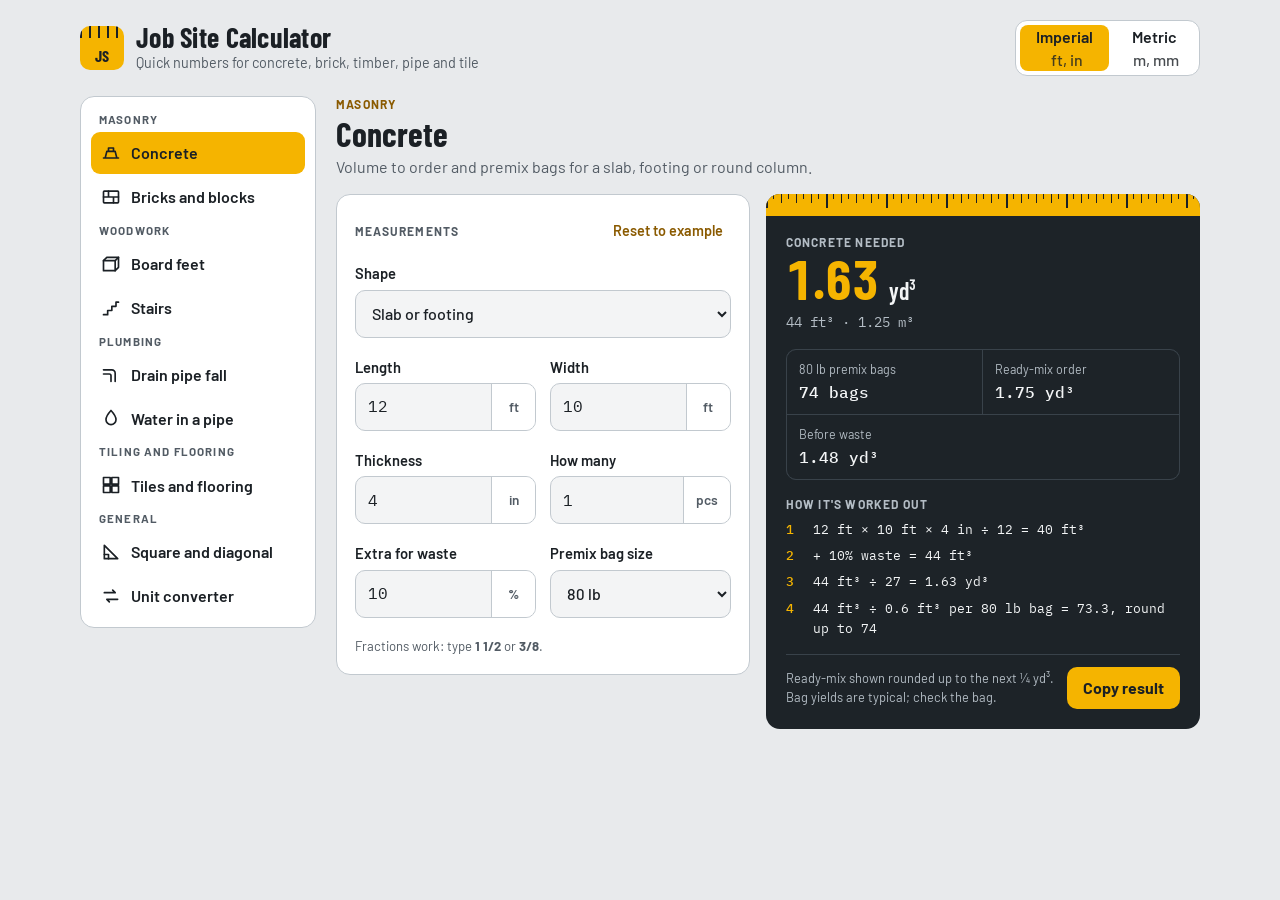
==== job-site/index.html @ b4d125c0 "Add Job Site Calculator app Trade calculators (concrete, bricks, board feet, stairs, drain fall, pip" ====
<!doctype html>
<html lang="en">
<head>
<meta charset="utf-8">
<meta name="viewport" content="width=device-width, initial-scale=1, viewport-fit=cover">
<title>Job Site Calculator</title>
<meta name="claude:viewport-fit-sides" content="cover">
<meta name="description" content="Trade calculators for concrete, bricks, lumber, stairs, drain fall, pipe volume, tiles, squaring and unit conversion. Works offline.">
<meta name="theme-color" content="#e8eaec" media="(prefers-color-scheme: light)">
<meta name="theme-color" content="#121417" media="(prefers-color-scheme: dark)">
<meta name="mobile-web-app-capable" content="yes">
<meta name="apple-mobile-web-app-capable" content="yes">
<meta name="apple-mobile-web-app-status-bar-style" content="default">
<meta name="apple-mobile-web-app-title" content="Job Site">
<link rel="manifest" href="manifest.webmanifest">
<link rel="icon" href="icons/icon.svg" type="image/svg+xml">
<link rel="apple-touch-icon" href="icons/icon-192.png">
<link rel="preconnect" href="https://fonts.googleapis.com">
<link rel="preconnect" href="https://fonts.gstatic.com" crossorigin>
<link rel="stylesheet" href="https://fonts.googleapis.com/css2?family=Barlow:wght@400;600;700&family=Barlow+Condensed:wght@600;700&family=IBM+Plex+Mono:wght@400;500&display=swap">
<link rel="stylesheet" href="styles.css">
<script src="app.js" defer></script>
</head>
<body>
<div class="app">
  <header class="top">
    <div class="brand">
      <div class="brand-mark" aria-hidden="true">JS</div>
      <div>
        <h1>Job Site Calculator</h1>
        <p>Quick numbers for concrete, brick, timber, pipe and tile</p>
      </div>
    </div>
    <div class="top-actions">
      <button type="button" class="install-btn" id="installBtn" hidden>
        <svg viewBox="0 0 24 24" fill="none" stroke="currentColor" stroke-width="2.2" stroke-linecap="round" stroke-linejoin="round" aria-hidden="true"><path d="M12 3v12M7 10l5 5 5-5M5 21h14"/></svg>
        Install app
      </button>
      <fieldset class="units">
        <legend class="sr-only">Units</legend>
        <div class="seg">
          <input type="radio" name="system" id="sysImperial" value="imperial"><label for="sysImperial">Imperial <span class="seg-sub">ft, in</span></label>
          <input type="radio" name="system" id="sysMetric" value="metric"><label for="sysMetric">Metric <span class="seg-sub">m, mm</span></label>
        </div>
      </fieldset>
    </div>
  </header>

  <div class="layout">
    <nav class="tools" aria-label="Calculators">
      <div class="tool-scroll" id="toolScroll"><div class="group-list" id="toolNav"></div></div>
    </nav>

    <main class="sheet" id="sheet">
      <div class="sheet-head">
        <div class="trade" id="toolTrade"></div>
        <h2 id="toolName"></h2>
        <p id="toolDesc"></p>
      </div>
      <div class="work">
        <form class="inputs" id="inputs" novalidate>
          <div class="inputs-head">
            <h3>Measurements</h3>
            <button type="button" class="text-btn" id="resetTool">Reset to example</button>
          </div>
          <div class="fields" id="fields"></div>
          <p class="tip">Fractions work: type <strong>1 1/2</strong> or <strong>3/8</strong>.</p>
        </form>
        <section class="result" aria-labelledby="resultHeading">
          <div class="tape" aria-hidden="true"></div>
          <div class="result-body" id="resultBody"></div>
        </section>
      </div>
      <p class="sr-only" id="srStatus" role="status" aria-live="polite" aria-atomic="true"></p>
    </main>
  </div>
  <p class="offline-note" id="offlineNote" role="status" hidden>You're offline. Everything still works.</p>
</div>
</body>
</html>
---- job-site/styles.css ----
/* Layout: tool list (sidebar on wide screens, scrolling strip on phones) beside a worksheet:
   inputs on one side, a tape-measure result panel with the working shown on the other. */
:root {
  --bg: #e8eaec;
  --surface: #ffffff;
  --sunk: #f3f4f5;
  --ink: #1b2025;
  --muted: #525b64;
  --line: #c2c9cf;
  --hi: #f5b400;          /* hi-vis yellow, used as a fill */
  --on-hi: #1b2025;
  --accent: #8a5a00;      /* yellow's text-safe partner on light surfaces */
  --panel: #1d2328;
  --on-panel: #f3f5f6;
  --panel-muted: #b4bdc5;
  --panel-line: #39424a;
  --good: #1f6b3a;
  --warn: #9a3b12;
  --panel-good: #7fd99c;
  --panel-warn: #ffab80;
  --font-ui: "Barlow", system-ui, -apple-system, "Segoe UI", sans-serif;
  --font-display: "Barlow Condensed", "Arial Narrow", system-ui, sans-serif;
  --font-mono: "IBM Plex Mono", ui-monospace, Menlo, Consolas, monospace;
  padding-top: env(safe-area-inset-top, 0px);
  padding-bottom: env(safe-area-inset-bottom, 0px);
}
@media (prefers-color-scheme: dark) {
  :root:not([data-theme="light"]) {
    --bg: #121417; --surface: #1b1f23; --sunk: #16191c; --ink: #edf0f2; --muted: #a2abb4; --line: #353c43;
    --hi: #ffc21a; --on-hi: #15181b; --accent: #ffc21a;
    --panel: #252b31; --on-panel: #edf0f2; --panel-muted: #a9b2bb; --panel-line: #3b434b;
    --good: #6fd08f; --warn: #ff9e6e; --panel-good: #7fd99c; --panel-warn: #ffab80;
    color-scheme: dark;
  }
}
:root[data-theme="dark"] {
  --bg: #121417; --surface: #1b1f23; --sunk: #16191c; --ink: #edf0f2; --muted: #a2abb4; --line: #353c43;
  --hi: #ffc21a; --on-hi: #15181b; --accent: #ffc21a;
  --panel: #252b31; --on-panel: #edf0f2; --panel-muted: #a9b2bb; --panel-line: #3b434b;
  --good: #6fd08f; --warn: #ff9e6e; --panel-good: #7fd99c; --panel-warn: #ffab80;
  color-scheme: dark;
}

*, *::before, *::after { box-sizing: border-box; }
[hidden] { display: none !important; }
html { -webkit-text-size-adjust: 100%; text-size-adjust: 100%; }
body {
  margin: 0;
  background: var(--bg);
  color: var(--ink);
  font-family: var(--font-ui);
  font-size: 1rem;
  line-height: 1.45;
  padding-block: 20px 40px;
  padding-left: max(16px, env(safe-area-inset-left, 0px));
  padding-right: max(16px, env(safe-area-inset-right, 0px));
}
.sr-only {
  position: absolute !important; width: 1px; height: 1px; padding: 0; margin: -1px;
  overflow: hidden; clip: rect(0 0 0 0); white-space: nowrap; border: 0;
}
button, input, select { font: inherit; color: inherit; }
button, label, select { -webkit-tap-highlight-color: transparent; touch-action: manipulation; }
:focus-visible { outline: 3px solid var(--accent); outline-offset: 2px; }

.app { max-width: 1120px; margin: 0 auto; display: flex; flex-direction: column; gap: 20px; }

/* ---------- header ---------- */
.top { display: flex; flex-wrap: wrap; align-items: center; justify-content: space-between; gap: 12px 20px; }
.brand { display: flex; align-items: center; gap: 12px; }
.brand-mark {
  width: 44px; height: 44px; border-radius: 10px; flex: none;
  background: var(--hi);
  background-image: repeating-linear-gradient(90deg, var(--on-hi) 0 2px, transparent 2px 9px);
  background-size: 100% 12px; background-repeat: no-repeat;
  display: grid; place-items: end center; padding-bottom: 6px;
  font-family: var(--font-display); font-weight: 700; color: var(--on-hi); font-size: 1rem; line-height: 1;
}
.brand h1 { margin: 0; font-family: var(--font-display); font-weight: 700; font-size: 1.75rem; letter-spacing: .01em; line-height: 1.1; text-wrap: balance; }
.brand p { margin: 0; color: var(--muted); font-size: .9rem; }

.top-actions { display: flex; align-items: center; gap: 10px; flex-wrap: wrap; }
.install-btn {
  display: inline-flex; align-items: center; gap: 6px; min-height: 48px; padding: 0 14px;
  border: 1px solid var(--line); border-radius: 12px; background: var(--surface); font-weight: 700; cursor: pointer;
}
.install-btn svg { width: 18px; height: 18px; }
.units { border: 0; margin: 0; padding: 0; }
.seg { display: inline-grid; grid-auto-flow: column; gap: 4px; padding: 4px; background: var(--surface); border: 1px solid var(--line); border-radius: 12px; }
.seg input { position: absolute; opacity: 0; pointer-events: none; }
.seg label { min-height: 40px; padding: 0 16px; display: grid; place-items: center; border-radius: 8px; font-weight: 600; cursor: pointer; }
.seg-sub { font-weight: 500; opacity: .8; margin-left: 4px; }
.seg input:checked + label { background: var(--hi); color: var(--on-hi); }
.seg input:focus-visible + label { outline: 3px solid var(--accent); outline-offset: 2px; }

/* ---------- layout ---------- */
.layout { display: grid; grid-template-columns: 236px minmax(0, 1fr); gap: 20px; align-items: start; }

.tools { background: var(--surface); border: 1px solid var(--line); border-radius: 14px; padding: 10px; position: sticky; top: calc(env(safe-area-inset-top, 0px) + 12px);
  max-height: calc(100vh - env(safe-area-inset-top, 0px) - env(safe-area-inset-bottom, 0px) - 24px); overflow-y: auto; overscroll-behavior: contain; }
.tools h2 { margin: 10px 8px 4px; font-size: .72rem; font-weight: 700; letter-spacing: .1em; text-transform: uppercase; color: var(--muted); }
.tools h2:first-child { margin-top: 4px; }
.tools ul { list-style: none; margin: 0; padding: 0; display: grid; gap: 2px; }
.tool-btn {
  width: 100%; text-align: left; display: flex; align-items: center; gap: 10px;
  min-height: 42px; padding: 6px 10px; border: 0; border-radius: 9px; background: none; cursor: pointer; font-weight: 600;
}
.tool-btn:hover { background: var(--sunk); }
.tool-btn[aria-current="page"] { background: var(--hi); color: var(--on-hi); }
.tool-btn svg { width: 20px; height: 20px; flex: none; }

/* ---------- worksheet ---------- */
.sheet { display: flex; flex-direction: column; gap: 16px; min-width: 0; }
.sheet-head .trade { font-size: .75rem; font-weight: 700; letter-spacing: .1em; text-transform: uppercase; color: var(--accent); }
.sheet-head h2 { margin: 2px 0 4px; font-family: var(--font-display); font-weight: 700; font-size: 2.1rem; line-height: 1.05; text-wrap: balance; }
.sheet-head p { margin: 0; color: var(--muted); max-width: 62ch; }

.work { display: grid; grid-template-columns: minmax(0, 1fr) minmax(0, 1.05fr); gap: 16px; align-items: start; }

.inputs { background: var(--surface); border: 1px solid var(--line); border-radius: 14px; padding: 18px; display: grid; gap: 14px; }
.inputs-head { display: flex; justify-content: space-between; align-items: center; gap: 8px; }
.inputs-head h3 { margin: 0; font-size: .75rem; font-weight: 700; letter-spacing: .1em; text-transform: uppercase; color: var(--muted); }
.text-btn { background: none; border: 0; padding: 6px 8px; min-height: 36px; border-radius: 8px; color: var(--accent); font-weight: 600; cursor: pointer; font-size: .9rem; }
.text-btn:hover { background: var(--sunk); }

.fields { display: grid; grid-template-columns: repeat(2, minmax(0, 1fr)); gap: 14px; }
.field { display: flex; flex-direction: column; gap: 5px; min-width: 0; }
.field.wide { grid-column: 1 / -1; }
.field label { font-weight: 600; font-size: .92rem; }
.control { display: flex; align-items: stretch; border: 1px solid var(--line); border-radius: 10px; background: var(--sunk); overflow: hidden; }
.control:focus-within { border-color: var(--accent); box-shadow: 0 0 0 2px var(--accent); }
.control input, .control select {
  flex: 1; min-width: 0; border: 0; background: transparent; padding: 10px 12px; min-height: 46px;
  font-family: var(--font-mono); font-size: 1rem; font-variant-numeric: tabular-nums;
}
.control select { font-family: var(--font-ui); font-weight: 500; cursor: pointer; }
.control input:focus, .control select:focus { outline: none; }
.control .unit {
  display: grid; place-items: center; padding: 0 12px; min-width: 3.2em;
  border-left: 1px solid var(--line); color: var(--muted); font-size: .85rem; font-weight: 600; background: var(--surface);
}
.field .help { font-size: .8rem; color: var(--muted); }
.field .err { font-size: .8rem; color: var(--warn); font-weight: 600; }
.field.invalid .control { border-color: var(--warn); box-shadow: 0 0 0 1px var(--warn); }
.tip { margin: 0; font-size: .82rem; color: var(--muted); }

/* tape-measure result panel */
.result {
  background: var(--panel); color: var(--on-panel); border-radius: 14px; overflow: hidden;
  display: flex; flex-direction: column;
}
.tape {
  height: 22px; background-color: var(--hi);
  background-image:
    repeating-linear-gradient(90deg, var(--on-hi) 0 2px, transparent 2px 60px),
    repeating-linear-gradient(90deg, var(--on-hi) 0 1px, transparent 1px 15px),
    repeating-linear-gradient(90deg, var(--on-hi) 0 1px, transparent 1px 7.5px);
  background-size: 100% 14px, 100% 9px, 100% 5px;
  background-repeat: no-repeat;
}
.result-body { padding: 18px 20px 20px; display: flex; flex-direction: column; gap: 16px; }
.primary-label { font-size: .75rem; font-weight: 700; letter-spacing: .1em; text-transform: uppercase; color: var(--panel-muted); }
.primary { display: flex; align-items: baseline; flex-wrap: wrap; gap: 4px 10px; }
.primary .num { font-family: var(--font-display); font-weight: 700; font-size: 3.4rem; line-height: 1; color: var(--hi); font-variant-numeric: tabular-nums; overflow-wrap: anywhere; }
.primary .u { font-family: var(--font-display); font-weight: 600; font-size: 1.5rem; color: var(--on-panel); }
.primary-alt { color: var(--panel-muted); font-family: var(--font-mono); font-size: .9rem; margin-top: 4px; }
.empty-msg { color: var(--panel-muted); margin: 0; }

.facts { display: grid; grid-template-columns: repeat(auto-fit, minmax(150px, 1fr)); gap: 1px; background: var(--panel-line); border: 1px solid var(--panel-line); border-radius: 10px; overflow: hidden; margin: 0; }
.facts div { background: var(--panel); padding: 10px 12px; min-width: 0; }
.facts div:last-child:nth-child(odd) { grid-column: 1 / -1; }
.facts dt { font-size: .78rem; color: var(--panel-muted); }
.facts dd { margin: 2px 0 0; font-family: var(--font-mono); font-size: 1.02rem; font-weight: 500; overflow-wrap: anywhere; font-variant-numeric: tabular-nums; }

.checks { list-style: none; margin: 0; padding: 0; display: grid; gap: 6px; }
.checks li { display: flex; gap: 8px; align-items: flex-start; font-size: .9rem; }
.pill { flex: none; font-size: .7rem; font-weight: 700; letter-spacing: .06em; text-transform: uppercase; padding: 2px 8px; border-radius: 999px; border: 1px solid currentColor; margin-top: 1px; }
.pill.ok { color: var(--panel-good); }
.pill.check { color: var(--panel-warn); }

.steps h3 { margin: 0 0 6px; font-size: .75rem; font-weight: 700; letter-spacing: .1em; text-transform: uppercase; color: var(--panel-muted); }
.steps ol { margin: 0; padding: 0; list-style: none; counter-reset: s; display: grid; gap: 6px; }
.steps li { counter-increment: s; display: grid; grid-template-columns: 1.6em minmax(0, 1fr); gap: 6px; font-family: var(--font-mono); font-size: .84rem; line-height: 1.5; overflow-wrap: anywhere; }
.steps li::before { content: counter(s); color: var(--hi); font-weight: 500; }
.result-foot { display: flex; justify-content: space-between; align-items: center; gap: 10px; flex-wrap: wrap; border-top: 1px solid var(--panel-line); padding-top: 12px; }
.note { margin: 0; font-size: .8rem; color: var(--panel-muted); flex: 1 1 200px; }
.copy-btn { background: var(--hi); color: var(--on-hi); border: 0; border-radius: 10px; min-height: 42px; padding: 0 16px; font-weight: 700; cursor: pointer; }
.copy-btn:focus-visible { outline-color: var(--hi); }

/* ---------- offline note ---------- */
.offline-note {
  position: fixed; left: 50%; transform: translateX(-50%); z-index: 20;
  bottom: calc(env(safe-area-inset-bottom, 0px) + 16px); margin: 0;
  background: var(--panel); color: var(--on-panel); padding: 10px 16px; border-radius: 999px; font-weight: 600; font-size: .9rem;
  max-width: calc(100% - 32px); text-align: center; box-shadow: 0 8px 24px rgba(0, 0, 0, .25);
}

/* ---------- responsive ---------- */
/* big screens: more room, result panel stays in view while you type */
@media (min-width: 1400px) {
  .app { max-width: 1280px; }
  .layout { grid-template-columns: 260px minmax(0, 1fr); }
}
@media (min-width: 981px) {
  .result { position: sticky; top: calc(env(safe-area-inset-top, 0px) + 12px); }
}
/* small laptops and tablets: inputs above the result */
@media (max-width: 980px) {
  .work { grid-template-columns: minmax(0, 1fr); }
}
/* phones (and landscape phones) and narrow tablets: tool list becomes a sticky, swipeable strip */
@media (max-width: 760px), (orientation: landscape) and (max-height: 500px) {
  body { padding-block: 12px 32px; }
  .app { gap: 14px; }
  .layout { grid-template-columns: minmax(0, 1fr); gap: 14px; }
  .tools {
    position: sticky; top: env(safe-area-inset-top, 0px); z-index: 10; max-height: none; overflow: visible;
    padding: 8px 0; margin: 0 calc(-1 * max(16px, env(safe-area-inset-left, 0px))) 0 calc(-1 * max(16px, env(safe-area-inset-right, 0px)));
    background: var(--bg); border: 0; border-radius: 0; border-bottom: 1px solid var(--line);
  }
  body::before { content: ""; position: fixed; inset: 0 0 auto; height: env(safe-area-inset-top, 0px); z-index: 11; background: var(--bg); }
  .tools h2 { display: none; }
  .tool-scroll {
    overflow-x: auto; scrollbar-width: none; scroll-snap-type: x proximity; scroll-padding-inline: 16px;
    padding-left: max(16px, env(safe-area-inset-left, 0px)); padding-right: max(16px, env(safe-area-inset-right, 0px));
    -webkit-mask-image: linear-gradient(90deg, transparent 0, #000 16px, #000 calc(100% - 24px), transparent);
            mask-image: linear-gradient(90deg, transparent 0, #000 16px, #000 calc(100% - 24px), transparent);
  }
  .tool-scroll::-webkit-scrollbar { display: none; }
  .tools .group-list { display: flex; gap: 6px; width: max-content; }
  .tools ul { display: flex; gap: 6px; }
  .tool-btn { white-space: nowrap; border: 1px solid var(--line); background: var(--surface); width: auto; padding: 6px 14px; min-height: 44px; scroll-snap-align: start; }
  .sheet { scroll-margin-top: 72px; }
  .sheet-head h2 { font-size: 1.8rem; }
  .primary .num { font-size: 2.8rem; }
}
@media (max-width: 520px) {
  .top { gap: 10px; }
  .top-actions, .units, .seg { width: 100%; }
  .seg { grid-template-columns: 1fr 1fr; }
  .install-btn { width: 100%; justify-content: center; }
}
@media (max-width: 420px) {
  .fields { grid-template-columns: minmax(0, 1fr); }
  .inputs, .result-body { padding: 14px; }
  .brand h1 { font-size: 1.5rem; }
}
@media (max-width: 340px) {
  .brand p, .seg-sub { display: none; }
  .primary .num { font-size: 2.3rem; }
}
/* short landscape phones: compact header so the worksheet starts sooner */
@media (orientation: landscape) and (max-height: 500px) {
  body { padding-block: 10px 24px; }
  .brand p { display: none; }
  .brand-mark { width: 36px; height: 36px; }
  .sheet-head p { display: none; }
}
@media (prefers-reduced-motion: no-preference) {
  .primary .num { transition: color .2s; }
  .tool-scroll { scroll-behavior: smooth; }
}
@media (forced-colors: active) {
  .tool-btn[aria-current="page"], .seg input:checked + label { outline: 2px solid Highlight; }
  .tape { forced-color-adjust: none; }
}
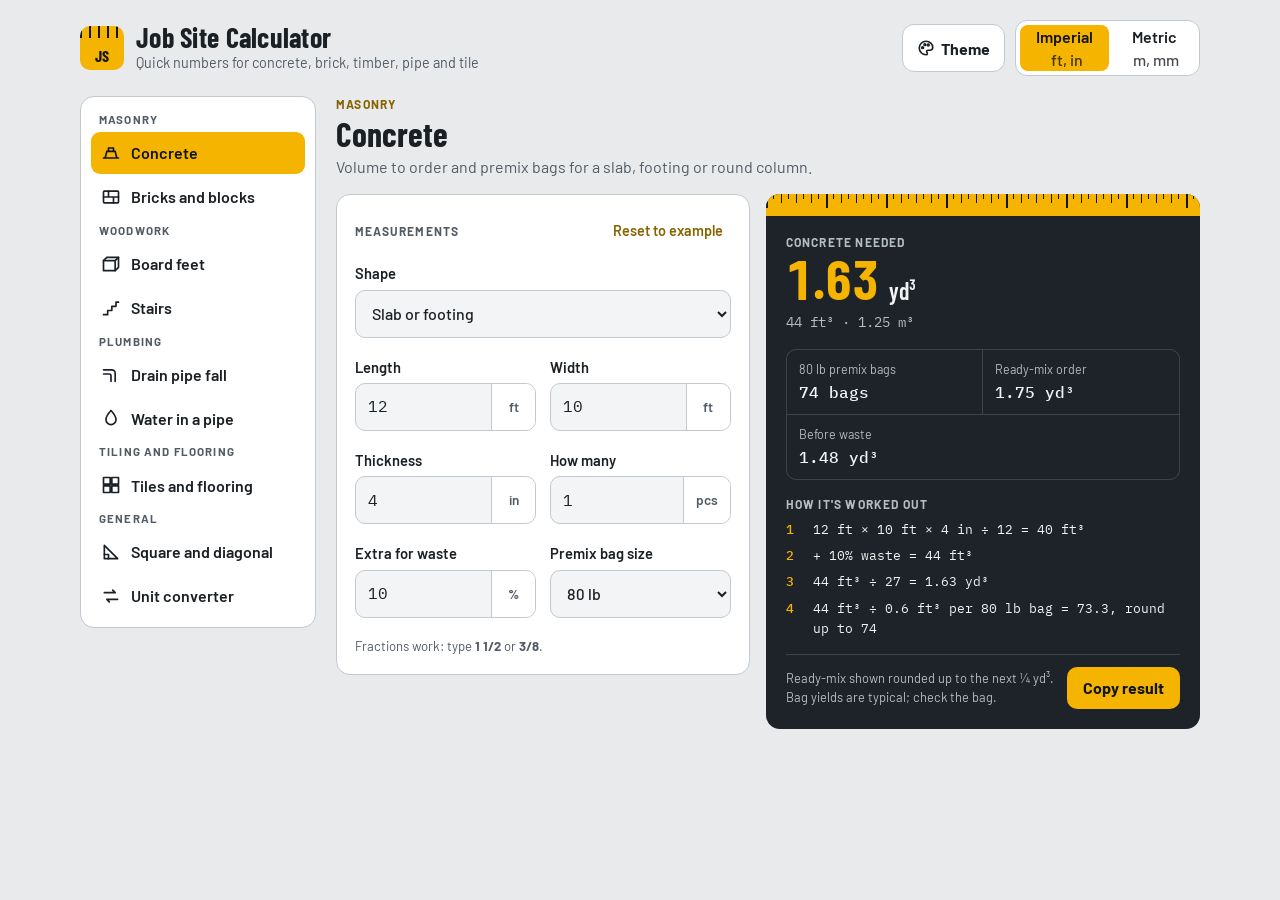
==== commit 1867dbfd: "Add shared theme and storage modules; theme the Job Site Calculator - shared/storage.js: one easyAba" ====
--- a/job-site/index.html
+++ b/job-site/index.html
@@ -6,8 +6,7 @@
 <title>Job Site Calculator</title>
 <meta name="claude:viewport-fit-sides" content="cover">
 <meta name="description" content="Trade calculators for concrete, bricks, lumber, stairs, drain fall, pipe volume, tiles, squaring and unit conversion. Works offline.">
-<meta name="theme-color" content="#e8eaec" media="(prefers-color-scheme: light)">
-<meta name="theme-color" content="#121417" media="(prefers-color-scheme: dark)">
+<meta name="theme-color" content="#e8eaec">
 <meta name="mobile-web-app-capable" content="yes">
 <meta name="apple-mobile-web-app-capable" content="yes">
 <meta name="apple-mobile-web-app-status-bar-style" content="default">
@@ -18,7 +17,11 @@
 <link rel="preconnect" href="https://fonts.googleapis.com">
 <link rel="preconnect" href="https://fonts.gstatic.com" crossorigin>
 <link rel="stylesheet" href="https://fonts.googleapis.com/css2?family=Barlow:wght@400;600;700&family=Barlow+Condensed:wght@600;700&family=IBM+Plex+Mono:wght@400;500&display=swap">
+<link rel="stylesheet" href="../shared/theme.css">
 <link rel="stylesheet" href="styles.css">
+<script src="../shared/storage.js"></script>
+<script src="../shared/theme.js"></script>
+<script src="theme-config.js"></script>
 <script src="app.js" defer></script>
 </head>
 <body>
@@ -36,6 +39,10 @@
         <svg viewBox="0 0 24 24" fill="none" stroke="currentColor" stroke-width="2.2" stroke-linecap="round" stroke-linejoin="round" aria-hidden="true"><path d="M12 3v12M7 10l5 5 5-5M5 21h14"/></svg>
         Install app
       </button>
+      <button type="button" class="install-btn" id="openSettings" aria-haspopup="dialog">
+        <svg viewBox="0 0 24 24" fill="none" stroke="currentColor" stroke-width="2.2" stroke-linecap="round" stroke-linejoin="round" aria-hidden="true"><path d="M12 3a9 9 0 1 0 0 18c1.1 0 1.8-.8 1.8-1.8 0-.5-.2-.9-.5-1.2-.3-.3-.5-.7-.5-1.2 0-1 .8-1.8 1.8-1.8H17a4 4 0 0 0 4-4c0-4.4-4-8-9-8z"/><circle cx="7.5" cy="11.5" r="1.2"/><circle cx="10.5" cy="7.5" r="1.2"/><circle cx="15" cy="8" r="1.2"/></svg>
+        Theme
+      </button>
       <fieldset class="units">
         <legend class="sr-only">Units</legend>
         <div class="seg">
@@ -45,6 +52,11 @@
       </fieldset>
     </div>
   </header>
+
+  <div class="last-bar" id="lastBar" hidden>
+    <span class="last-label" id="lastLabel">Last calculation</span>
+    <button type="button" class="last-btn" id="lastBtn" aria-describedby="lastLabel"></button>
+  </div>
 
   <div class="layout">
     <nav class="tools" aria-label="Calculators">
@@ -75,6 +87,32 @@
     </main>
   </div>
   <p class="offline-note" id="offlineNote" role="status" hidden>You're offline. Everything still works.</p>
+
+  <dialog class="sheet-dialog" id="settingsDialog" aria-labelledby="settingsTitle">
+    <div class="dialog-head">
+      <div>
+        <h2 id="settingsTitle">Theme and settings</h2>
+        <p>Changes apply right away and save on this device.</p>
+      </div>
+      <button type="button" class="close-btn" id="closeSettings" aria-label="Close theme and settings">
+        <svg viewBox="0 0 24 24" fill="none" stroke="currentColor" stroke-width="2.6" stroke-linecap="round" aria-hidden="true"><path d="M6 6l12 12M18 6L6 18"/></svg>
+      </button>
+    </div>
+    <div class="dialog-body">
+      <div id="themePanel"></div>
+      <div class="t-field">
+        <h3 class="t-title">Saved on this device</h3>
+        <p class="t-note">Your units, the tool you were on, every tool's measurements and your last calculation.</p>
+        <button type="button" class="t-btn danger-outline" id="resetBtn">Restore default settings</button>
+        <div class="confirm" id="resetConfirm" hidden>
+          <p>Reset mode, accent, colors and units to the defaults?</p>
+          <label class="check-row" for="resetData"><input type="checkbox" id="resetData"> Also clear my measurements and last calculation</label>
+          <button type="button" class="t-btn danger" id="resetYes">Restore defaults</button>
+          <button type="button" class="t-btn" id="resetNo">Cancel</button>
+        </div>
+      </div>
+    </div>
+  </dialog>
 </div>
 </body>
 </html>
--- a/shared/theme.css
+++ b/shared/theme.css
@@ -0,0 +1,61 @@
+/* Easy Abacus: theme controls, shared by every app.
+   Colors come from the --t-* variables that shared/theme.js sets on :root. */
+.t-field { border: 0; margin: 0; padding: 14px 0; border-bottom: 1px solid var(--t-line); min-width: 0; color: var(--t-fg); }
+.t-field legend, .t-title {
+  padding: 0; margin: 0 0 8px; float: left; width: 100%;
+  font-size: .75rem; font-weight: 700; letter-spacing: .08em; text-transform: uppercase; color: var(--t-muted);
+}
+.t-field legend + *, .t-title + * { clear: both; }
+.t-note { margin: 6px 0 0; font-size: .8rem; line-height: 1.4; color: var(--t-muted); }
+
+.t-seg { display: grid; grid-template-columns: repeat(3, 1fr); gap: 4px; padding: 4px; border-radius: 12px; background: var(--t-raised-alt); }
+.t-seg input, .t-swatches input { position: absolute; opacity: 0; pointer-events: none; }
+.t-seg label { display: grid; place-items: center; min-height: 44px; border-radius: 9px; font-weight: 600; font-size: .9rem; cursor: pointer; color: var(--t-fg); }
+.t-seg input:checked + label { background: var(--t-accent); color: var(--t-on-accent); }
+
+.t-swatches { display: flex; flex-wrap: wrap; gap: 8px; }
+.t-swatches label {
+  display: inline-flex; align-items: center; gap: 8px; min-height: 44px; padding: 6px 14px 6px 8px;
+  border-radius: 999px; border: 1px solid var(--t-line); background: var(--t-raised); color: var(--t-fg);
+  font-size: .88rem; font-weight: 600; cursor: pointer;
+}
+.t-dot { width: 26px; height: 26px; border-radius: 50%; background: var(--t-sw); flex: none; display: grid; place-items: center; }
+.t-swatches input:checked + label { border-color: var(--t-accent-text); box-shadow: 0 0 0 2px var(--t-accent-text); }
+.t-swatches input:checked + label .t-dot::after { content: "✓"; color: var(--t-sw-fg); font-size: .85rem; font-weight: 800; }
+
+.t-seg input:focus-visible + label, .t-swatches input:focus-visible + label { outline: 3px solid var(--t-accent-text); outline-offset: 2px; }
+
+.t-color-row { display: flex; align-items: center; gap: 8px 10px; flex-wrap: wrap; min-height: 48px; }
+.t-color-row label { font-weight: 600; font-size: .9rem; min-width: 6.5em; }
+.t-color-row input[type="color"] {
+  width: 52px; height: 40px; padding: 2px; cursor: pointer;
+  border: 1px solid var(--t-line); border-radius: 8px; background: var(--t-raised);
+}
+.t-hex { font-family: ui-monospace, Menlo, Consolas, monospace; font-size: .85rem; color: var(--t-muted); min-width: 5.5em; }
+.t-state { font-size: .78rem; color: var(--t-muted); }
+.t-link {
+  font: inherit; font-size: .85rem; font-weight: 600; color: var(--t-accent-text);
+  background: none; border: 0; min-height: 44px; padding: 6px 8px; border-radius: 6px; cursor: pointer;
+}
+.t-link:disabled { opacity: .5; cursor: default; }
+
+.t-checks { list-style: none; margin: 0; padding: 0; display: grid; gap: 6px; }
+.t-checks li { display: flex; justify-content: space-between; align-items: center; gap: 8px; font-size: .88rem; }
+.t-ratio { font-family: ui-monospace, Menlo, Consolas, monospace; font-variant-numeric: tabular-nums; margin-right: 6px; }
+.t-badge { font-size: .72rem; font-weight: 700; letter-spacing: .04em; padding: 2px 8px; border-radius: 999px; border: 1px solid currentColor; white-space: nowrap; }
+.t-badge.pass { color: var(--t-accent-text); }
+.t-badge.fail { color: var(--t-danger); }
+.t-warn {
+  margin-top: 10px; padding: 10px 12px; border-radius: 10px; border: 1px solid var(--t-danger);
+  display: flex; flex-wrap: wrap; align-items: center; gap: 8px; font-size: .88rem; line-height: 1.4;
+}
+.t-btn {
+  font: inherit; font-size: .9rem; font-weight: 600; min-height: 44px; padding: 8px 16px; cursor: pointer;
+  border-radius: 12px; border: 1px solid var(--t-line); background: var(--t-raised); color: var(--t-fg);
+}
+.t-saved { margin: 10px 0 0; min-height: 1.2em; font-size: .8rem; color: var(--t-muted); }
+.t-field button:focus-visible, .t-field input[type="color"]:focus-visible { outline: 3px solid var(--t-accent-text); outline-offset: 2px; }
+[hidden] { display: none !important; }
+@media (forced-colors: active) {
+  .t-seg input:checked + label, .t-swatches input:checked + label { outline: 2px solid Highlight; }
+}
--- a/job-site/styles.css
+++ b/job-site/styles.css
@@ -18,6 +18,9 @@
   --warn: #9a3b12;
   --panel-good: #7fd99c;
   --panel-warn: #ffab80;
+  --panel-hi: #f5b400;
+  --raised: #ffffff;
+  --on-warn: #ffffff;
   --font-ui: "Barlow", system-ui, -apple-system, "Segoe UI", sans-serif;
   --font-display: "Barlow Condensed", "Arial Narrow", system-ui, sans-serif;
   --font-mono: "IBM Plex Mono", ui-monospace, Menlo, Consolas, monospace;
@@ -29,7 +32,7 @@
     --bg: #121417; --surface: #1b1f23; --sunk: #16191c; --ink: #edf0f2; --muted: #a2abb4; --line: #353c43;
     --hi: #ffc21a; --on-hi: #15181b; --accent: #ffc21a;
     --panel: #252b31; --on-panel: #edf0f2; --panel-muted: #a9b2bb; --panel-line: #3b434b;
-    --good: #6fd08f; --warn: #ff9e6e; --panel-good: #7fd99c; --panel-warn: #ffab80;
+    --good: #6fd08f; --warn: #ff9e6e; --panel-good: #7fd99c; --panel-warn: #ffab80; --panel-hi: #ffc21a; --raised: #22272c; --on-warn: #15181b;
     color-scheme: dark;
   }
 }
@@ -37,7 +40,7 @@
   --bg: #121417; --surface: #1b1f23; --sunk: #16191c; --ink: #edf0f2; --muted: #a2abb4; --line: #353c43;
   --hi: #ffc21a; --on-hi: #15181b; --accent: #ffc21a;
   --panel: #252b31; --on-panel: #edf0f2; --panel-muted: #a9b2bb; --panel-line: #3b434b;
-  --good: #6fd08f; --warn: #ff9e6e; --panel-good: #7fd99c; --panel-warn: #ffab80;
+  --good: #6fd08f; --warn: #ff9e6e; --panel-good: #7fd99c; --panel-warn: #ffab80; --panel-hi: #ffc21a; --raised: #22272c; --on-warn: #15181b;
   color-scheme: dark;
 }
 
@@ -161,7 +164,7 @@
 .result-body { padding: 18px 20px 20px; display: flex; flex-direction: column; gap: 16px; }
 .primary-label { font-size: .75rem; font-weight: 700; letter-spacing: .1em; text-transform: uppercase; color: var(--panel-muted); }
 .primary { display: flex; align-items: baseline; flex-wrap: wrap; gap: 4px 10px; }
-.primary .num { font-family: var(--font-display); font-weight: 700; font-size: 3.4rem; line-height: 1; color: var(--hi); font-variant-numeric: tabular-nums; overflow-wrap: anywhere; }
+.primary .num { font-family: var(--font-display); font-weight: 700; font-size: 3.4rem; line-height: 1; color: var(--panel-hi); font-variant-numeric: tabular-nums; overflow-wrap: anywhere; }
 .primary .u { font-family: var(--font-display); font-weight: 600; font-size: 1.5rem; color: var(--on-panel); }
 .primary-alt { color: var(--panel-muted); font-family: var(--font-mono); font-size: .9rem; margin-top: 4px; }
 .empty-msg { color: var(--panel-muted); margin: 0; }
@@ -181,11 +184,55 @@
 .steps h3 { margin: 0 0 6px; font-size: .75rem; font-weight: 700; letter-spacing: .1em; text-transform: uppercase; color: var(--panel-muted); }
 .steps ol { margin: 0; padding: 0; list-style: none; counter-reset: s; display: grid; gap: 6px; }
 .steps li { counter-increment: s; display: grid; grid-template-columns: 1.6em minmax(0, 1fr); gap: 6px; font-family: var(--font-mono); font-size: .84rem; line-height: 1.5; overflow-wrap: anywhere; }
-.steps li::before { content: counter(s); color: var(--hi); font-weight: 500; }
+.steps li::before { content: counter(s); color: var(--panel-hi); font-weight: 500; }
 .result-foot { display: flex; justify-content: space-between; align-items: center; gap: 10px; flex-wrap: wrap; border-top: 1px solid var(--panel-line); padding-top: 12px; }
 .note { margin: 0; font-size: .8rem; color: var(--panel-muted); flex: 1 1 200px; }
 .copy-btn { background: var(--hi); color: var(--on-hi); border: 0; border-radius: 10px; min-height: 42px; padding: 0 16px; font-weight: 700; cursor: pointer; }
 .copy-btn:focus-visible { outline-color: var(--hi); }
+
+/* ---------- last calculation ---------- */
+.last-bar { display: flex; align-items: center; gap: 4px 12px; flex-wrap: wrap; min-width: 0; }
+.last-label { font-size: .75rem; font-weight: 700; letter-spacing: .1em; text-transform: uppercase; color: var(--muted); }
+.last-btn {
+  display: inline-flex; align-items: baseline; gap: 8px; flex-wrap: wrap; min-height: 44px; padding: 8px 14px; max-width: 100%;
+  border: 1px solid var(--line); border-radius: 12px; background: var(--surface); cursor: pointer; text-align: left;
+}
+.last-btn:hover { border-color: var(--accent); }
+.last-btn .lb-tool { font-weight: 700; }
+.last-btn .lb-value { font-family: var(--font-mono); font-variant-numeric: tabular-nums; overflow-wrap: anywhere; }
+.last-btn .lb-time { color: var(--muted); font-size: .85rem; }
+
+/* ---------- theme and settings dialog ---------- */
+.sheet-dialog {
+  width: min(540px, calc(100% - 32px)); max-height: min(88dvh, 820px); padding: 0;
+  border: 1px solid var(--line); border-radius: 18px; background: var(--surface); color: var(--ink);
+  box-shadow: 0 24px 60px -20px rgba(0, 0, 0, .45);
+}
+.sheet-dialog[open] { display: flex; flex-direction: column; }
+.sheet-dialog::backdrop { background: rgba(10, 12, 14, .55); }
+.dialog-head {
+  display: flex; justify-content: space-between; align-items: flex-start; gap: 12px;
+  padding: 16px 16px 12px 20px; border-bottom: 1px solid var(--line);
+}
+.dialog-head h2 { margin: 0; font-family: var(--font-display); font-size: 1.5rem; line-height: 1.1; text-wrap: balance; }
+.dialog-head p { margin: 2px 0 0; font-size: .85rem; color: var(--muted); }
+.dialog-body { overflow-y: auto; overscroll-behavior: contain; padding: 0 20px 20px; }
+.close-btn {
+  width: 44px; height: 44px; flex: none; display: grid; place-items: center; cursor: pointer;
+  border: 1px solid var(--line); border-radius: 12px; background: var(--sunk); color: var(--ink);
+}
+.close-btn svg { width: 20px; height: 20px; }
+.t-btn.danger-outline { color: var(--warn); border-color: var(--warn); margin-top: 10px; }
+.t-btn.danger { background: var(--warn); border-color: var(--warn); color: var(--on-warn); }
+.confirm { margin-top: 10px; display: flex; flex-wrap: wrap; gap: 8px; align-items: center; }
+.confirm p { margin: 0; flex-basis: 100%; font-size: .9rem; line-height: 1.4; }
+.check-row { display: flex; align-items: center; gap: 10px; flex-basis: 100%; min-height: 44px; font-weight: 600; font-size: .9rem; cursor: pointer; }
+.check-row input { width: 20px; height: 20px; margin: 0; accent-color: var(--accent); }
+@media (max-width: 520px) {
+  /* bottom sheet on phones */
+  .sheet-dialog { width: 100%; max-width: none; max-height: 92dvh; margin: auto 0 0; border-radius: 18px 18px 0 0; border-bottom: 0; }
+  .dialog-body { padding-bottom: calc(20px + env(safe-area-inset-bottom, 0px)); }
+}
 
 /* ---------- offline note ---------- */
 .offline-note {
@@ -236,7 +283,9 @@
 }
 @media (max-width: 520px) {
   .top { gap: 10px; }
-  .top-actions, .units, .seg { width: 100%; }
+  .top-actions { width: 100%; display: grid; grid-template-columns: repeat(auto-fit, minmax(120px, 1fr)); }
+  .units { grid-column: 1 / -1; }
+  .units, .seg { width: 100%; }
   .seg { grid-template-columns: 1fr 1fr; }
   .install-btn { width: 100%; justify-content: center; }
 }
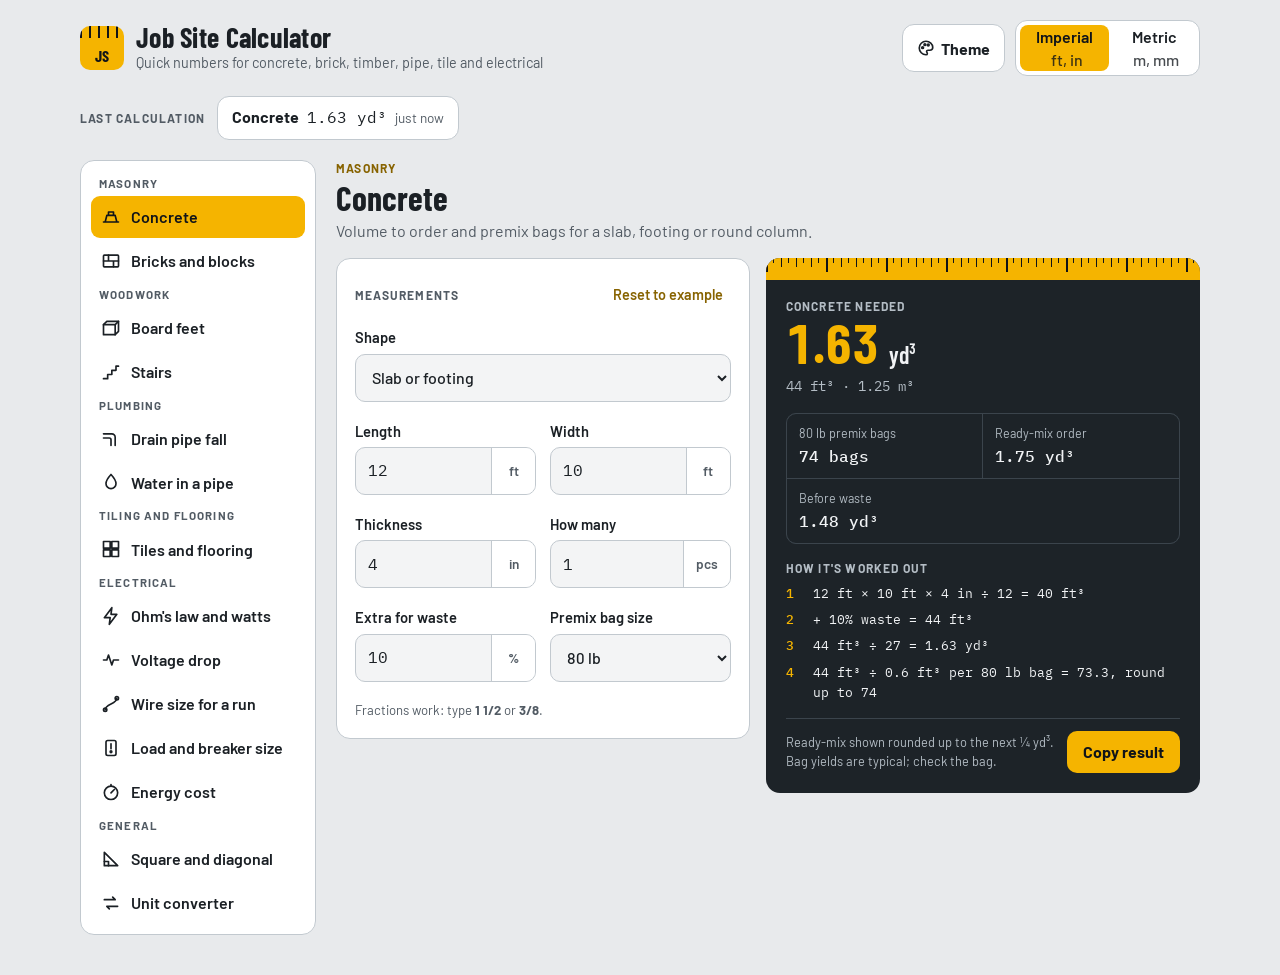
==== commit b45acf90: "Add electrical calculators to the Job Site Calculator Ohm's law and watts, voltage drop, wire size b" ====
--- a/job-site/index.html
+++ b/job-site/index.html
@@ -5,7 +5,7 @@
 <meta name="viewport" content="width=device-width, initial-scale=1, viewport-fit=cover">
 <title>Job Site Calculator</title>
 <meta name="claude:viewport-fit-sides" content="cover">
-<meta name="description" content="Trade calculators for concrete, bricks, lumber, stairs, drain fall, pipe volume, tiles, squaring and unit conversion. Works offline.">
+<meta name="description" content="Trade calculators for concrete, bricks, lumber, stairs, plumbing, tiles, electrical work and unit conversion. Works offline.">
 <meta name="theme-color" content="#e8eaec">
 <meta name="mobile-web-app-capable" content="yes">
 <meta name="apple-mobile-web-app-capable" content="yes">
@@ -31,7 +31,7 @@
       <div class="brand-mark" aria-hidden="true">JS</div>
       <div>
         <h1>Job Site Calculator</h1>
-        <p>Quick numbers for concrete, brick, timber, pipe and tile</p>
+        <p>Quick numbers for concrete, brick, timber, pipe, tile and electrical</p>
       </div>
     </div>
     <div class="top-actions">
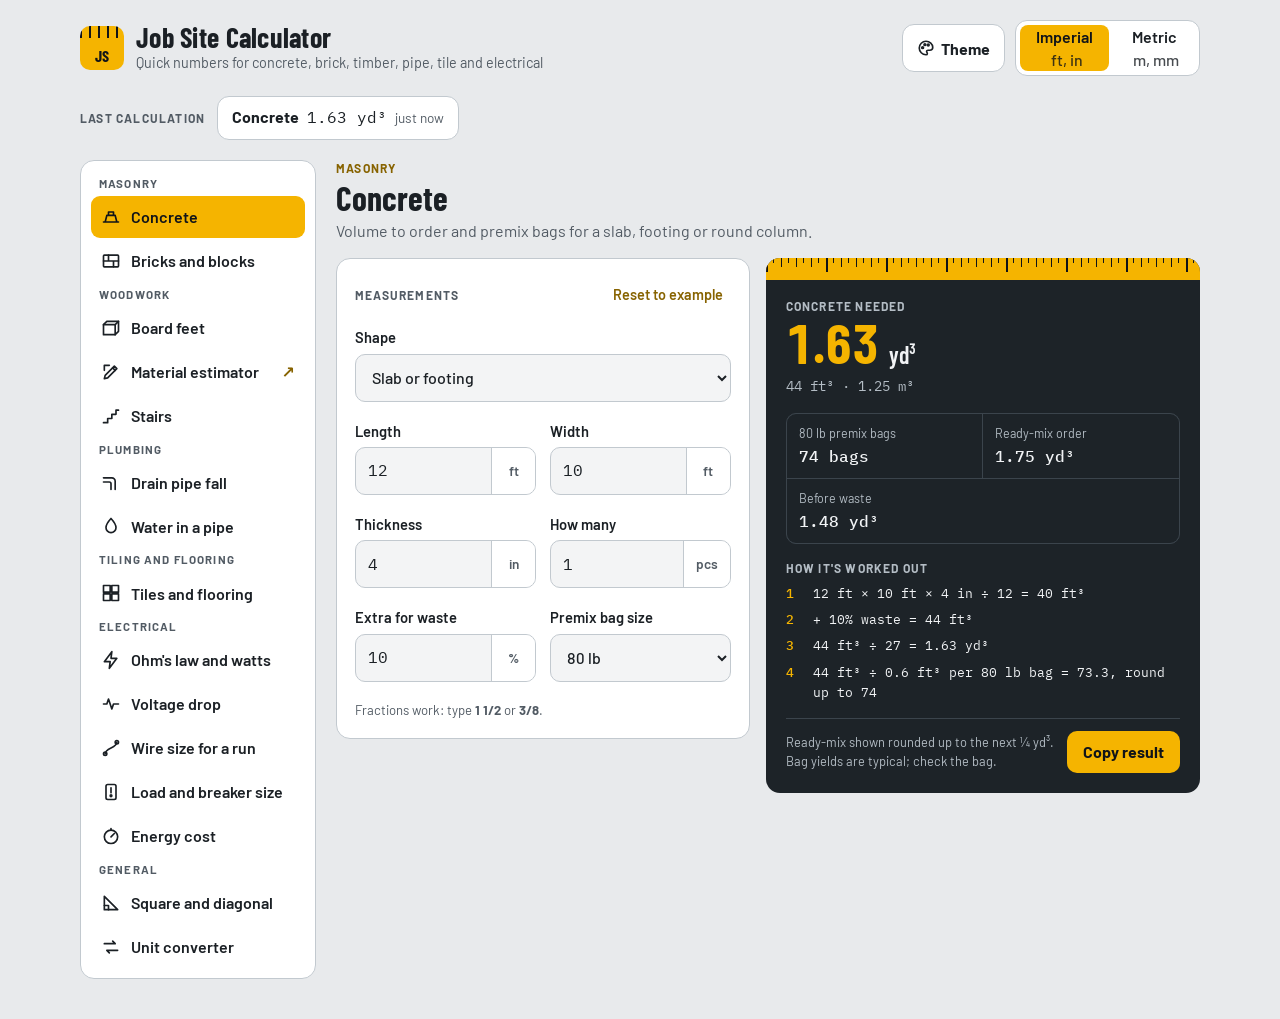
==== commit 9bbefcd9: "Add the Material Estimator under the Job Site Calculator Sketch a project as boards (lines) and shee" ====
--- a/job-site/index.html
+++ b/job-site/index.html
@@ -11,6 +11,7 @@
 <meta name="apple-mobile-web-app-capable" content="yes">
 <meta name="apple-mobile-web-app-status-bar-style" content="default">
 <meta name="apple-mobile-web-app-title" content="Job Site">
+<meta name="estimator-url" content="estimator/">
 <link rel="manifest" href="manifest.webmanifest">
 <link rel="icon" href="icons/icon.svg" type="image/svg+xml">
 <link rel="apple-touch-icon" href="icons/icon-192.png">
--- a/job-site/styles.css
+++ b/job-site/styles.css
@@ -111,6 +111,8 @@
 .tool-btn:hover { background: var(--sunk); }
 .tool-btn[aria-current="page"] { background: var(--hi); color: var(--on-hi); }
 .tool-btn svg { width: 20px; height: 20px; flex: none; }
+.tool-link { color: inherit; text-decoration: none; }
+.tool-link::after { content: "↗"; margin-left: auto; color: var(--accent); font-weight: 700; }
 
 /* ---------- worksheet ---------- */
 .sheet { display: flex; flex-direction: column; gap: 16px; min-width: 0; }
